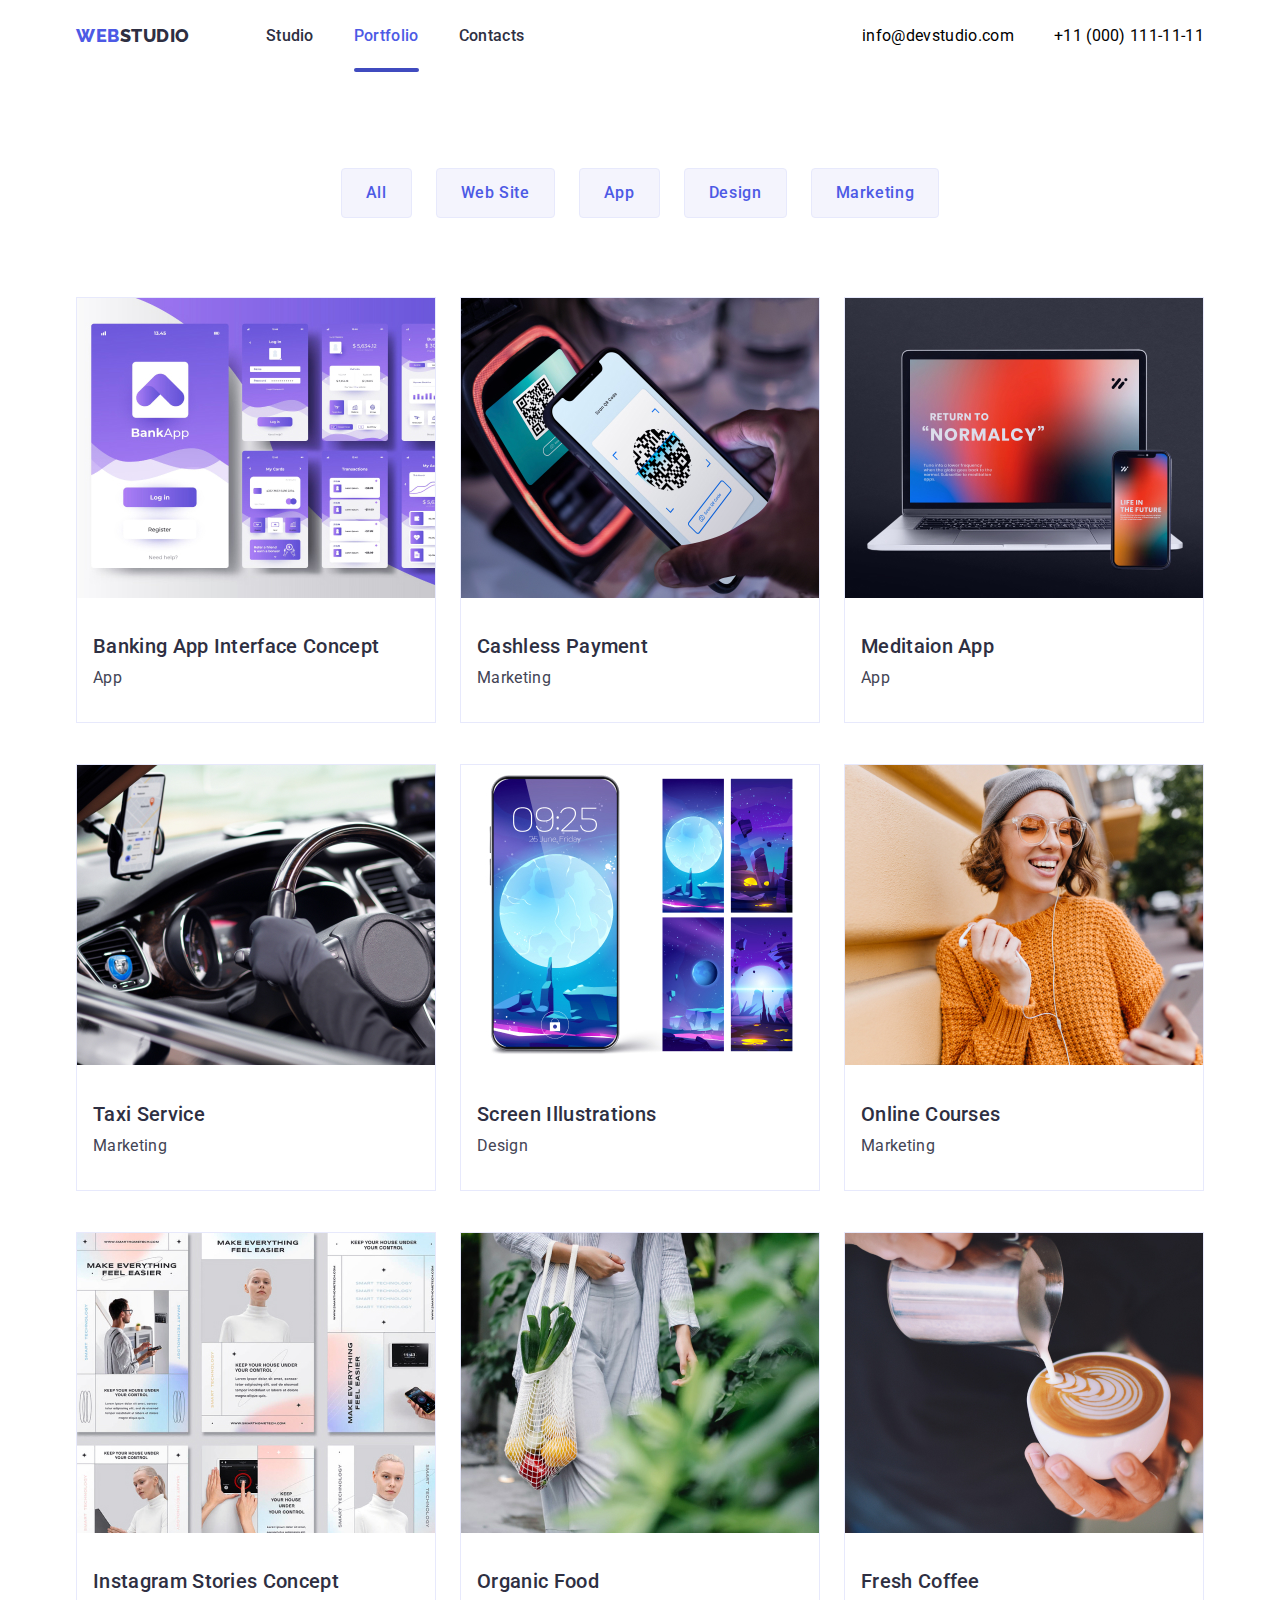
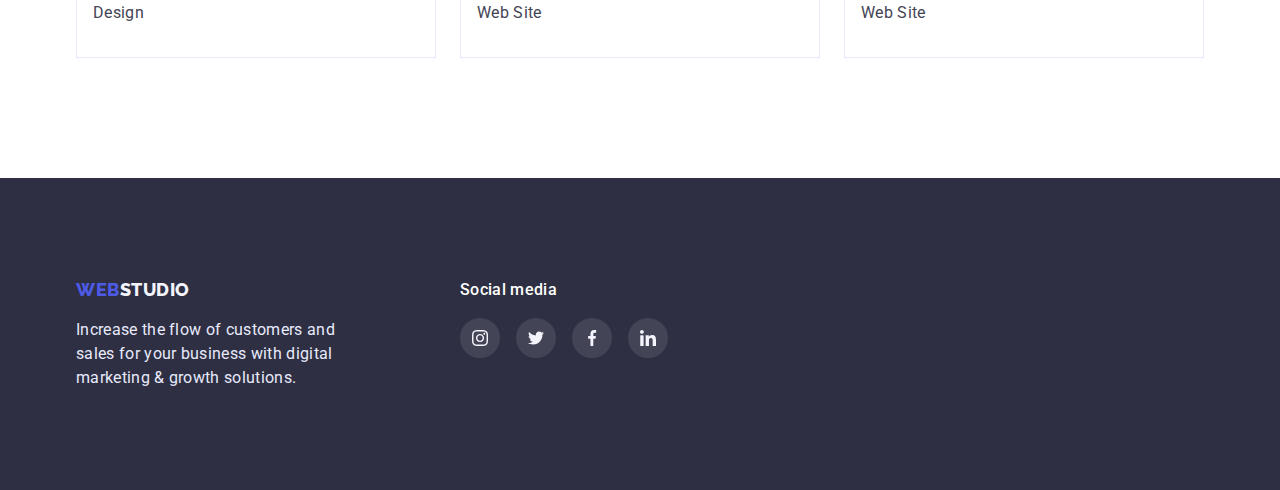
==== portfolio.html @ f35a4bb7 "did HW 5" ====
<!DOCTYPE html>
<html lang="en">
<head>
    <meta charset="UTF-8">
    <meta http-equiv="X-UA-Compatible" content="IE=edge">
    <meta name="viewport" content="width=device-width, initial-scale=1.0">
    <title>Portfolio</title>
    <link rel="preconnect" href="https://fonts.googleapis.com">
    <link rel="preconnect" href="https://fonts.gstatic.com" crossorigin>
    <link href="https://fonts.googleapis.com/css2?family=Raleway:wght@800&family=Roboto:wght@400;500;700&display=swap"
        rel="stylesheet">
    <link rel="stylesheet" href="https://cdnjs.cloudflare.com/ajax/libs/modern-normalize/1.1.0/modern-normalize.min.css">
    <link rel="stylesheet" href="./css/styles.css">
</head>
<body>
    
    <header>
        <div class="container">
            <nav class="navigation main-nav">
                <a href="./index.html" class="logo"><span class="web">Web</span>Studio</a>
                <ul class="site-nav list">
                    <li class="item">
                        <a href="./index.html" class="link">Studio</a>
                    </li>
                    <li class="item">
                        <a href="./portfolio.html" class="link current">Portfolio</a>
                    </li>
                    <li class="item">
                        <a href="" class="link">Contacts</a>
                    </li>
            
                </ul>
            
            <address class="contacts">
                <ul class="list contacts">
                    <li class="item">
                        <a href="mailto:info@devstudio.com" class="link">info@devstudio.com</a>
                    </li>
                    <li class="item">
                        <a href="tel:+110001111111" class="link">+11 (000) 111-11-11</a>
                    </li>
                </ul>
            </address>
            </nav>
        </div>
        
    </header>
   <main>
    <section class="section portfolio">
    <div class="container">
        <ul class="filter list" >
            <li><button type="button" class="button item">All</button></li>
            <li><button type="button" class="button item">Web Site</button></li>
            <li><button type="button" class="button item">App</button></li>
            <li><button type="button" class="button item">Design</button></li>
            <li><button type="button" class="button item">Marketing</button></li>
        </ul>
        
            <ul class="portfolio list">
                <li class="portfolio-item"><a href="" class="link">
                    
                    <div class="portfolio-thumb">
                        <div class="portfolio-overlay"><p class="text">14 Stylish and User-Friendly App Design Concepts
                            · Task Manager App · Calorie Tracker App · Exotic Fruit Ecommerce App ·
                            Cloud Storage App</p></div>
                        
                        <img src="./images/1img.jpg" alt="App" width="360">
                    </div>
                       
                        <div class="portfolio-cont">
                            <h2 class="portfolio title">Banking App Interface Concept</h2>
                            <p class="portfolio text">App</p>
                        </div>
                        
                    
                    </a></li>
                <li class="portfolio-item"><a href="" class="link">
                    <div class="portfolio-thumb">
                        <div class="portfolio-overlay">
                            <p class="text">14 Stylish and User-Friendly App Design Concepts
                                · Task Manager App · Calorie Tracker App · Exotic Fruit Ecommerce App ·
                                Cloud Storage App</p>
                        </div>
                        <img src="./images/2img.jpg" alt="QR code" width="360">
                    </div>
                        <div class="portfolio-cont">
                            <h2 class="portfolio title">Cashless Payment</h2>
                            <p class="portfolio text">Marketing</p>
                        </div>
                        
                    
                    </a></li>
                <li class="portfolio-item"><a href="" class="link">
                    <div class="portfolio-thumb">
                        <div class="portfolio-overlay">
                            <p class="text">14 Stylish and User-Friendly App Design Concepts
                                · Task Manager App · Calorie Tracker App · Exotic Fruit Ecommerce App ·
                                Cloud Storage App</p>
                        </div>
                        
                        
                        <img src="./images/3img.jpg" alt="laptop and smartphone" width="360">
                    </div>
                    
                        <div class="portfolio-cont">
                            <h2 class="portfolio title">Meditaion App</h2>
                            <p class="portfolio text">App</p>
                        </div>
                        
                    
                    </a></li>
                <li class="portfolio-item"><a href="" class="link">
                    <div class="portfolio-thumb">
                        <div class="portfolio-overlay">
                            <p class="text">14 Stylish and User-Friendly App Design Concepts
                                · Task Manager App · Calorie Tracker App · Exotic Fruit Ecommerce App ·
                                Cloud Storage App</p>
                        </div>
                        <img src="./images/4img.jpg" alt="smartphone in taxi" width="360">

                    </div>
                    
                        <div class="portfolio-cont">
                            <h2 class="portfolio title">Taxi Service</h2>
                            <p class="portfolio text">Marketing</p>
                        </div>
                        
                   
                    </a></li>
                <li class="portfolio-item"><a href="" class="link">   
                    <div class="portfolio-thumb">
                        <div class="portfolio-overlay">
                            <p class="text">14 Stylish and User-Friendly App Design Concepts
                                · Task Manager App · Calorie Tracker App · Exotic Fruit Ecommerce App ·
                                Cloud Storage App</p>
                        </div>
                        <img src="./images/5img.jpg" alt="smartphone with screen illustrations" width="360">
                    </div>
                        <div class="portfolio-cont">
                            <h2 class="portfolio title">Screen Illustrations</h2>
                        <p class="portfolio text">Design</p>
                        </div>
                    
                    
                    </a></li>
                <li class="portfolio-item"><a href="" class="link">
                    <div class="portfolio-thumb">
                        <div class="portfolio-overlay">
                            <p class="text">14 Stylish and User-Friendly App Design Concepts
                                · Task Manager App · Calorie Tracker App · Exotic Fruit Ecommerce App ·
                                Cloud Storage App</p>
                        </div>
                        <img src="./images/6img.jpg" alt="online communication" width="360">
                    </div>
                        <div class="portfolio-cont">
                            <h2 class="portfolio title">Online Courses</h2>
                            <p class="portfolio text">Marketing</p>
                        </div>
                        
                    
                    </a></li>
                <li class="portfolio-item"><a href="" class="link">
                    <div class="portfolio-thumb">
                        <div class="portfolio-overlay">
                            <p class="text">14 Stylish and User-Friendly App Design Concepts
                                · Task Manager App · Calorie Tracker App · Exotic Fruit Ecommerce App ·
                                Cloud Storage App</p>
                        </div>
                        
                        <img src="./images/7img.jpg" alt="kind of Instagram stories" width="360">
                    </div>
                        <div class="portfolio-cont">
                            <h2 class="portfolio title">Instagram Stories Concept</h2>
                            <p class="portfolio text">Design</p>
                        </div>
                     
                    
                    </a></li>
                <li class="portfolio-item"><a href="" class="link">
                    <div class="portfolio-thumb">
                        <div class="portfolio-overlay">
                            <p class="text">14 Stylish and User-Friendly App Design Concepts
                                · Task Manager App · Calorie Tracker App · Exotic Fruit Ecommerce App ·
                                Cloud Storage App</p>
                        </div>
                        <img src="./images/8img.jpg" alt="healthy Food" width="360">
                    </div>
                        <div class="portfolio-cont">
                            <h2 class="portfolio title">Organic Food</h2>
                            <p class="portfolio text">Web Site</p>
                        </div>
                        
                    
                    </a></li>
                <li class="portfolio-item"><a href="" class="link">
                    <div class="portfolio-thumb">
                        <div class="portfolio-overlay">
                            <p class="text">14 Stylish and User-Friendly App Design Concepts
                                · Task Manager App · Calorie Tracker App · Exotic Fruit Ecommerce App ·
                                Cloud Storage App</p>
                        </div>
                        <img src="./images/9img.jpg" alt="amazing coffee" width="360">
                    </div>
                        <div class="portfolio-cont">
                            <h2 class="portfolio title">Fresh Coffee</h2>
                            <p class="portfolio text">Web Site</p>
                        </div>
                        
                    
                    </a></li>
            </ul>
        </div>
        
    </section>
   </main>


    
<footer class="footer-logo">
    <div class="container">
        <div class="footer-cont">
            <div class="footer-item">
                <a href="./index.html" class="footer-link"><span class="web">Web</span>Studio</a>
                <p class="footer-text">Increase the flow of customers and sales for your business with digital marketing & growth
                    solutions.</p>
            </div>
            
            <div class="footer-item">
                <h2 class="footer-title">Social media</h2>
                <ul class="footer list">
                    <li class='socmedia-item'>
                        <a href="">
                            <svg class='socmedia-icon'>
                                <use href="./images/sprite.svg#icon-Inst"></use>
                            </svg>
                        </a>
                    </li>
                    <li class='socmedia-item'>
                        <a href="">
                            <svg class='socmedia-icon'>
                                <use href="./images/sprite.svg#icon-Twit"></use>
                            </svg>
                        </a>
                    </li>
                    <li class='socmedia-item'>
                        <a href="">
                            <svg class='socmedia-icon'>
                                <use href="./images/sprite.svg#icon-Face"></use>
                            </svg>
                        </a>
                    </li>
                    <li class='socmedia-item'>
                        <a href="">
                            <svg class='socmedia-icon'>
                                <use href="./images/sprite.svg#icon-LinkedIn"></use>
                            </svg>
                        </a>
                    </li>
                </ul>
            </div>
        </div>
        
    </div>
</footer>





</body>
</html>
---- css/styles.css ----
:root {
    --primary-text-color: #434455;
    --title-text-color: #2E2F42;
    --button-logo-color: #4D5AE5;
    --primary-white-color: #E5E5E5;
    --secondary-bg-color: #F4F4FD;
    --timing-function: cubic-bezier(0.4, 0, 0.2, 1);
}



body {

    font-family: Roboto, sans-serif;
    letter-spacing: 0.02em;



}

h1,
h2,
h3,
h4,
h5,
h6,
p {
    margin-bottom: 0;
    margin-top: 0;

}


/* logo */

.logo {
    color: var(--title-text-color);
    font-family: Raleway, sans-serif;
    letter-spacing: 0.03em;
    font-weight: 800;
    font-size: 18px;
    line-height: 1.3;
    text-decoration: none;
    text-transform: uppercase;
}




.logo .web {
    color: var(--button-logo-color);
}




/* footer */

.footer-link {
    color: var(--title-text-color);
    font-family: Raleway, sans-serif;
    text-decoration: none;
}

.footer-logo .web {
    color: var(--button-logo-color);
}


.footer-logo {
    background-color: var(--title-text-color);
}

.footer-logo .container {
    padding-top: 100px;
    padding-bottom: 100px;
}

.footer-cont {
    display: flex;
}



.footer-link {
    letter-spacing: 0.03em;
    font-weight: 800;
    font-size: 18px;
    line-height: 1.3;
    text-decoration: none;
    text-transform: uppercase;


    color: var(--secondary-bg-color)
}

.footer-text {
    font-weight: 400;
    font-size: 16px;
    line-height: 1.5;
    color: #E7E9FC;

    max-height: 310px;
    width: 264px;

    margin-top: 16px;
}

.footer-title {
    font-style: normal;
    font-weight: 500;
    font-size: 16px;
    line-height: calc(24/16);
    color: #fff;
}

.footer-item {
    margin-right: 120px;

}

.footer-item:last-child {
    margin-right: 0;
}

.footer.list {
    display: flex;
    gap: 16px;
    margin-top: 16px;
}

/* socmedia */

.socmedia-item {
    width: 40px;
    height: 40px;
    border-radius: 50%;
}

.socmedia-icon {
    width: 40px;
    height: 40px;
    fill: rgba(255, 255, 255, 0.1);
    transition: fill 250ms var(--timing-function);
}

.socmedia-icon:hover {
    fill: #31D0AA;

}


/* socmedia */



/* nav */



.main-nav {
    display: flex;
    align-items: center;

}

/* list */

.list {
    list-style: none;
    padding: 0;
    margin: 0;
}



/* list */



.site-nav {
    display: flex;
    margin-left: 76px;
    position: relative;
}




.site-nav .item:not(:last-child) {
    margin-right: 40px;
}



.site-nav .link {
    display: block;
    padding-top: 24px;
    padding-bottom: 24px;


    font-weight: 500;
    font-size: 16px;
    line-height: 1.5;
    text-decoration: none;
    position:relative;

    transition: color 250ms var(--timing-function);






    color: var(--title-text-color)
}

.site-nav .link.current {
    color: var(--button-logo-color);


}

.link.current::after {
    content: '';
    display: block;
    position: absolute;
    width: 100%;
    height: 4px;
    background-color: #404BBF;
    bottom: 0;
    left: 0;
    border-radius: 4px;
}



.site-nav .link:hover,
.site-nav .link:focus {
    color: var(--button-logo-color);
}

.contacts .link:hover,
.contacts .link:focus {
    color: var(--button-logo-color)
}

/* Contacts */

.contacts {
    margin-left: auto
}

.contacts .link {
    color: var(---primary-text-color);
    font-weight: 400;
    font-size: 16px;
    line-height: 1.5;
    text-decoration: none;
    font-style: normal;

    padding-bottom: 24px;
    padding-top: 24px;

    transition: color 250ms var(--timing-function);
}

.contacts>.list {
    display: flex;
}

.contacts .item:not(:last-child) {
    margin-right: 40px;
}

/* Contacts */

/* nav */

/* header */





/* sections */

.section {
    padding-bottom: 120px;
    ;
}

.section-title {
    color: var(--title-text-color);

    margin-bottom: 72px;

    font-style: normal;
    font-weight: 700;
    font-size: 36px;
    line-height: 1.1;
    text-align: center;
}

.section .title {
    font-weight: 500;
    font-size: 20px;
    Line-height: 1.2;
}

/* hero */
.hero-title {
    font-size: 56px;
    line-height: 1.07;
    width: 494px;

    margin-left: auto;
    margin-right: auto;
    padding-top: 188px;
    margin-bottom: 50px;

    color: #ffffff;

}

.hero-cont {
    padding-bottom: 188px;

}

.section.no-padding {
    padding-top: 0;
    padding-bottom: 0;
}


.hero {
    margin-left: auto;
    margin-right: auto;

    background-image: linear-gradient(to right,
            rgba(46, 47, 66, 0.7),
            rgba(46, 47, 66, 0.7)),
        url(../images/people-office.jpg);
    text-align: center;
    max-width: 1440px;
    height: 600px;
}



                    /* modal */

.backdrop {
    position: fixed;
    top: 0;
    left: 0;

    width: 100%;
    height: 100%; 
    background-color: rgba(46, 47, 66, 0.4);

    transition: opacity 250ms var(--timing-function);
}

.backdrop.is-hidden {
    opacity: 0;
    pointer-events: none;
}

.backdrop.is-hidden .modal {
    transform: translate(-50%, -50%) scale(1.1);
}

.modal-icon {
    position: absolute;
    right: 24px;
    top: 24px;

    background-image: url(/images/close.svg);
    width: 24px;
    height: 24px;

    background-repeat: no-repeat;
    background-size: contain;
    fill: none;
    border: none;
    border-radius: 50%;
    
    
}

.modal {
    position: absolute;
    left: 50%;
    top: 50%;
    transform: translate(-50%, -50%) scale(1);

    width: 408px;
    height: 576px;
    background-color: #fff;

    transition: transform 500ms var(--timing-function);

    
}
                    /* modal */


                    /* options */

.options .list {
    display: flex;
    justify-content: center;
}

.item {
    margin-right: 24px;
}



.icon-cont {
    height: 112px;
    width: 264px;
    margin-bottom: 8px;
    background-color: var(--secondary-bg-color);
    padding: 24px 100px;

}




.options .icon {

    width: 64px;
    height: 64px;


}





.options .title {
    color: var(--title-text-color);
    margin-bottom: 8px;
}

.options .options-text {
    font-size: 16px;
    line-height: 1.5;
    margin-top: 0;
    margin-bottom: 0;
}



.section.options {
    padding-top: 120px;
    padding-bottom: 120px;

}

.options .hidden-title {
    visibility: hidden;
}

            /* options */

            /* skills */

.skills {
    display: flex;
}

.item {
    margin-right: 24px;
}

.item:last-child {
    margin-right: 0;
}


/* skills */

/* team */
.team-title {
    font-weight: 500;
    font-size: 20px;
    line-height: 1.2;

    margin-bottom: 8px;

    color: var(--title-text-color)
}

.section.team {
    padding-top: 120px;
    padding-bottom: 120px;
    background-color: var(--secondary-bg-color);

}

.team-cont {
    text-align: center;
    padding: 32px 16px;
}

.team.list {
    display: flex
}

.team.list .item {
    margin-right: 24px;
    box-shadow: 0px 1px 6px rgba(46, 47, 66, 0.08), 0px 1px 1px rgba(46, 47, 66, 0.16), 0px 2px 1px rgba(46, 47, 66, 0.08);
    border-radius: 0px 0px 4px 4px;

}

.team.list>.item:last-child {
    margin-right: 0;
}

.team .text {
    font-weight: 400;
    font-size: 16px;
    line-height: 1.5;

}

/* button */

.hero .button {
    color: #ffffff;

    background-color: var(--button-logo-color);


    box-shadow: 0px 4px 4px rgba(0, 0, 0, 0.15);
    padding: 16px 32px;

}






.button {
    cursor: pointer;
    letter-spacing: 0.04em;
    font-family: inherit;
    font-weight: 500;
    font-size: 16px;
    line-height: 1.5;

    border-radius: 4px;
    text-align: center;
    border: 1px solid transparent;
}

.list .button {


    color: var(--button-logo-color);
    background-color: var(--secondary-bg-color);
    border-color: #E7E9FC;
    padding: 12px 24px;

    transition: background-color 250ms var(--timing-function),
                color 250ms var(--timing-function),
                box-shadow 250ms var(--timing-function);


}

.list .button:hover,
.list .button:focus {

    background-color: #404BBF;
    color: #ffffff;
    box-shadow: 0px 3px 1px rgba(0, 0, 0, 0.1), 0px 2px 1px rgba(0, 0, 0, 0.08), 0px 2px 2px rgba(0, 0, 0, 0.12);
}




/* portfolio */


.text {
    font-weight: 400;
    font-size: 16px;
    line-height: 1.5;

    color: var(--primary-text-color);
}

.portfolio .link {
    text-decoration: none;
}


.container {
    width: 1158px;
    margin: auto;
    padding-left: 15px;
    padding-right: 15px;

}



.portfolio-overlay .text {
    color: var(--secondary-bg-color);
    opacity: 0;
    transition: opacity 250ms var(--timing-function) ;
}
.portfolio-item:hover .portfolio-overlay .text {
opacity: 1;
}


.portfolio-thumb{
    position: relative;
    overflow: hidden;
}

.portfolio-overlay{
    position: absolute;
    display: block;
    content: '';
    top: 0;
    left: 0;

    color: var(--secondary-bg-color);
    background-color: #4D5AE5;

    width: 100%;
    height: 100%;
    padding: 40px 32px 164px;

    opacity: 0;
     transition: opacity 250ms var(--timing-function) ,
    transform 250ms var(--timing-function) ;
    transform: translateY(100%)

}

.portfolio-item:hover .portfolio-overlay{
    opacity: 1;
    transform: translateY(0) 

}

.portfolio-overlay {
    position: absolute;
    


}


.section.portfolio {
    padding-bottom: 120px;
    padding-top: 96px;
}

.portfolio {
    display: flex;
    flex-wrap: wrap;
}

.portfolio-item {
    width: calc((100% - 48px) / 3);

    margin-right: 24px;
    margin-bottom: 41px;
    border: 1px solid #E7E9FC;
    transition: box-shadow 250ms var(--timing-function),
            border 250ms var(--timing-function);

}



.portfolio.text {
    margin-top: 8px;

}

.portfolio-item:nth-child(3n) {
    margin-right: 0;
}

.portfolio-item:nth-last-child(-n + 3) {
    margin-bottom: 0;

}

.portfolio-cont {
    padding-left: 16px;
    padding-top: 32px;
    padding-bottom: 32px;


}

.portfolio-item:nth-child(3n) {
    margin-right: 0;


}

.portfolio-item:hover {
    box-shadow: 0px 1px 6px rgba(46, 47, 66, 0.08), 0px 1px 1px rgba(46, 47, 66, 0.16), 0px 2px 1px rgba(46, 47, 66, 0.08);
    border: 0.5px solid var(--secondary-bg-color);
}

.portfolio.title {

    color: var(--title-text-color)
}

/* portfolio */


/* filter */

.filter {
    display: flex;
    justify-content: center;
    gap: 24px;
    margin-bottom: 79px;

}

/* filter */

/* Customers */

.section.customers {
    padding-top: 130px;
    padding-bottom: 120px;

}

.customers.list {
    display: flex;
    gap: 24px;

}

.customers-link {
    display: block;
    border: 1px solid #8E8F99;
    border-radius: 4px;

    transition: border 250ms var(--timing-function) ;
}

.customers-link:hover {
    border:1px solid #404BBF;

}

.customers-icon {
    width: 168px;
    height: 88px;
    padding: 16px 32px;
    fill: #8E8F99;

    transition: fill 250ms var(--timing-function);
}

.customers-icon:hover,
.customers-icon:focus {
    fill: #404BBF;

}

/* Customers */


/* social */
.list.social {
    display: inline-flex;
    gap: 24px;
    margin-top: 8px;
}

.social-item {
    width: 40px;
    height: 40px;
}

.social-icon {
    width: 40px;
    height: 40px;
    border-radius: 50%;

    fill: var(--button-logo-color);

    transition: fill 250ms var(--timing-function);
}

.social-icon:hover {
    fill: #404BBF;
}

/* social */
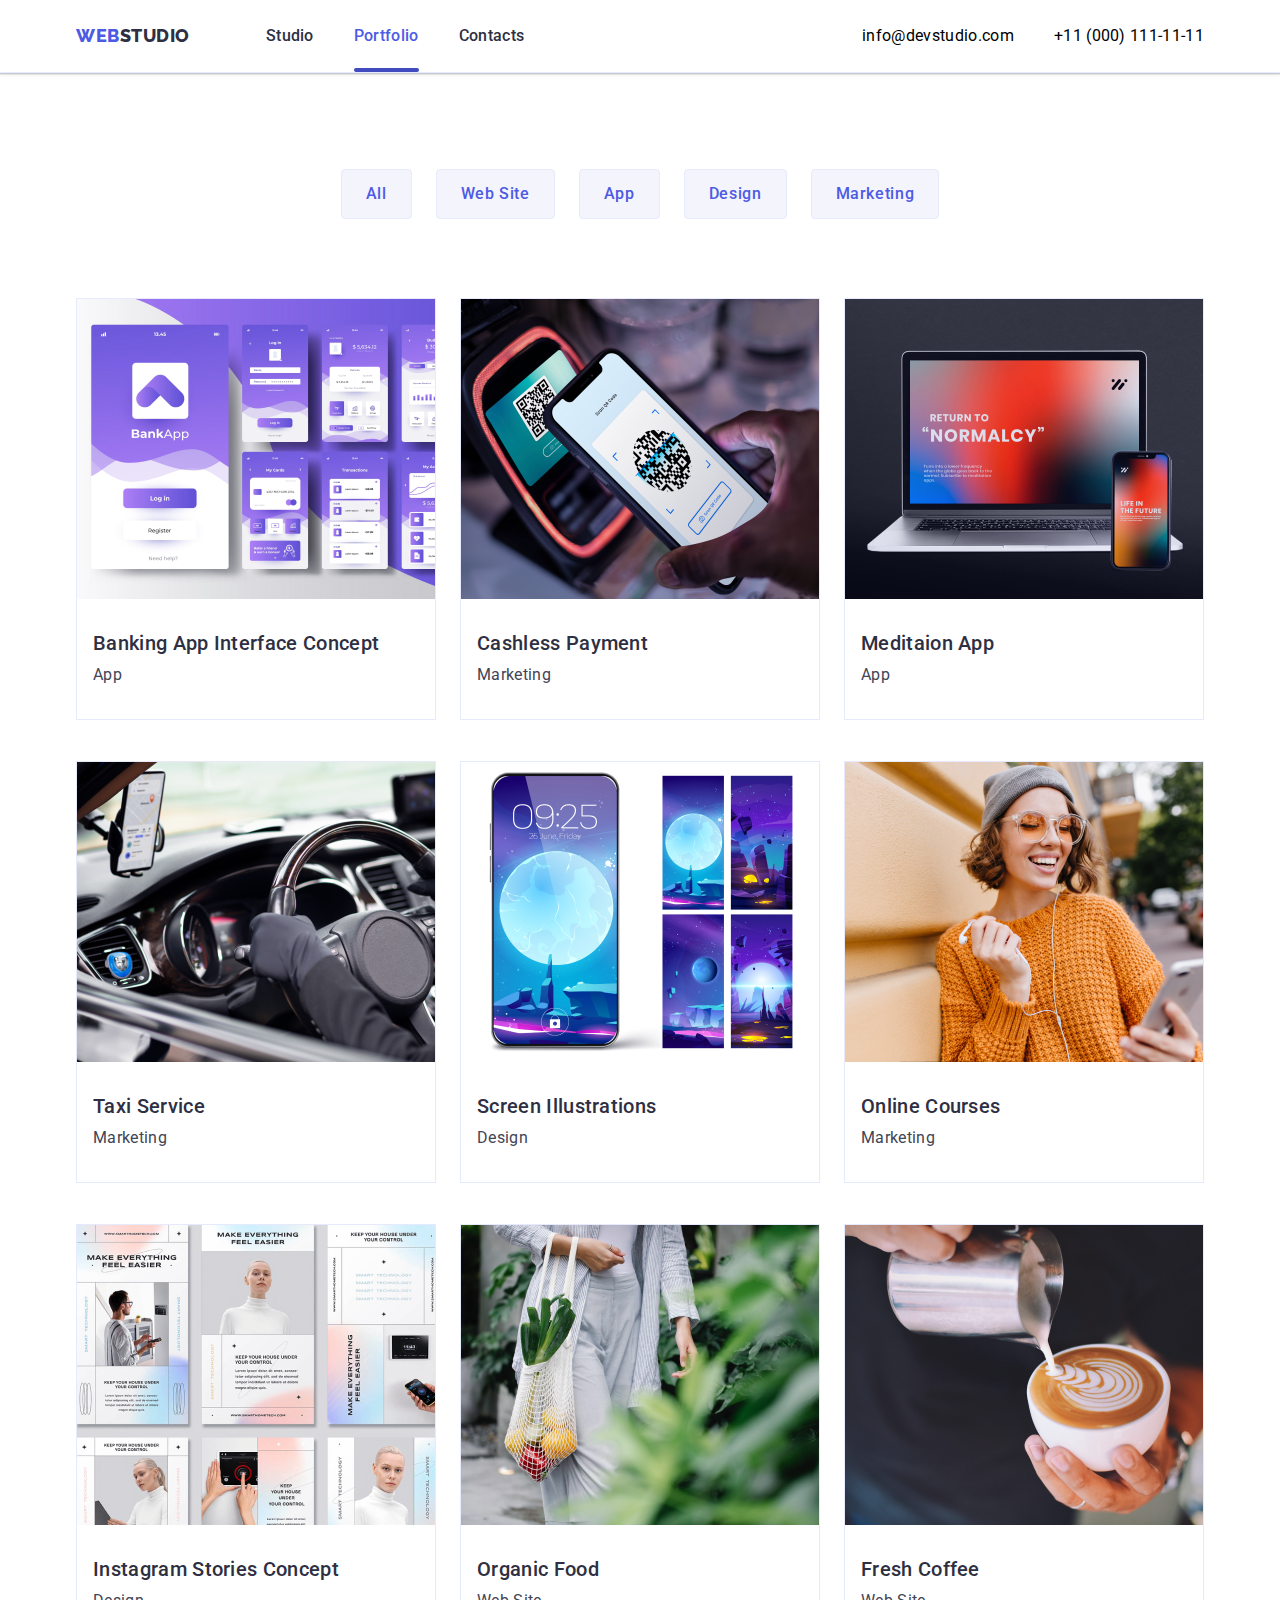
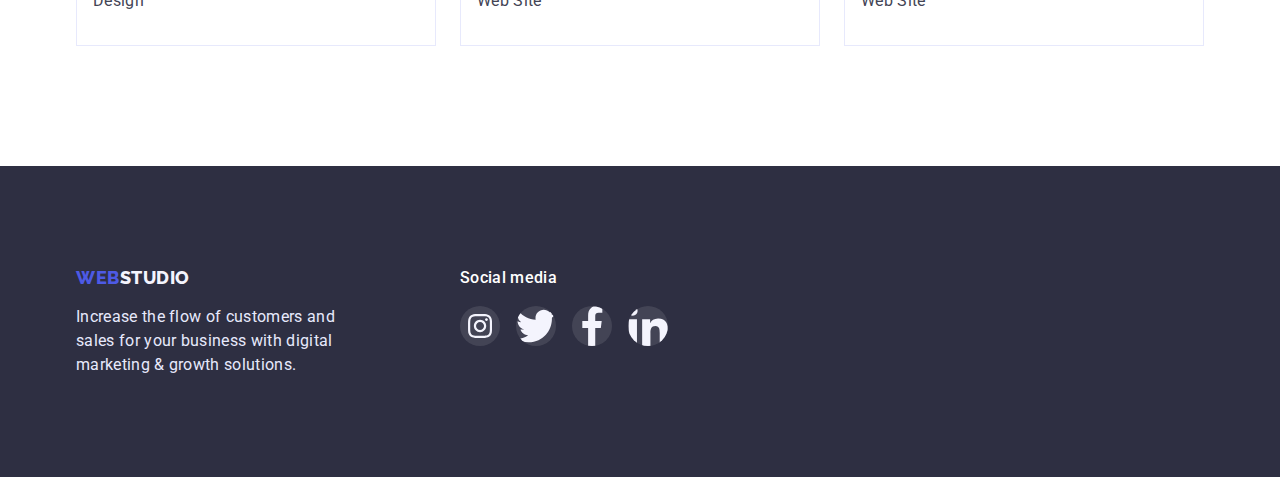
==== commit 50071cd0: "repair HW 5" ====
--- a/portfolio.html
+++ b/portfolio.html
@@ -14,7 +14,7 @@
 </head>
 <body>
     
-    <header>
+    <header class="page-header">
         <div class="container">
             <nav class="navigation main-nav">
                 <a href="./index.html" class="logo"><span class="web">Web</span>Studio</a>
@@ -229,8 +229,8 @@
                 <h2 class="footer-title">Social media</h2>
                 <ul class="footer list">
                     <li class='socmedia-item'>
-                        <a href="">
-                            <svg class='socmedia-icon'>
+                        <a href=""  class='socmedia-icon'>
+                            <svg class="icon">
                                 <use href="./images/sprite.svg#icon-Inst"></use>
                             </svg>
                         </a>
--- a/css/styles.css
+++ b/css/styles.css
@@ -30,6 +30,9 @@
 
 }
 
+img {
+    display: block;
+}
 
 /* logo */
 
@@ -138,14 +141,25 @@
 }
 
 .socmedia-icon {
+    display: flex;
+    justify-content: center;
+    align-items: center;
+
     width: 40px;
     height: 40px;
-    fill: rgba(255, 255, 255, 0.1);
-    transition: fill 250ms var(--timing-function);
+    border-radius: 50%;
+    background-color: rgba(255, 255, 255, 0.1);
+    transition: background-color 250ms var(--timing-function);
+}
+
+.socmedia-icon > .icon {
+    width: 24px;
+    height: 24px;
+    
 }
 
 .socmedia-icon:hover {
-    fill: #31D0AA;
+    background-color: #31D0AA;
 
 }
 
@@ -279,7 +293,10 @@
 
 /* header */
 
-
+.page-header {
+    border-bottom: 1px solid #E7E9FC;
+        box-shadow: 0px 2px 1px rgba(46, 47, 66, 0.08), 0px 1px 1px rgba(46, 47, 66, 0.16), 0px 1px 6px rgba(46, 47, 66, 0.08);
+}
 
 
 
@@ -370,6 +387,7 @@
 
 .backdrop.is-hidden .modal {
     transform: translate(-50%, -50%) scale(1.1);
+    
 }
 
 .modal-icon {
@@ -377,17 +395,35 @@
     right: 24px;
     top: 24px;
 
-    background-image: url(/images/close.svg);
+    display: flex;
+    justify-content: center;
+    align-items: center;
+
     width: 24px;
     height: 24px;
-
-    background-repeat: no-repeat;
-    background-size: contain;
-    fill: none;
-    border: none;
+    border: 1px solid rgba(0, 0, 0, 0.1);
+    background-color: #E7E9FC;
     border-radius: 50%;
-    
-    
+
+    transition: background-color 250ms var(--timing-function);
+
+}
+
+.modal-icon:hover,
+.modal-icon:focus {
+    background-color: #404BBF;
+}
+.modal-icon:hover > .icon,
+.modal-icon:focus > .icon {
+    fill: #fff;
+}
+
+.modal-icon > .icon {
+    width: 8px;
+    height: 8px;
+
+    transition: fill 250ms var(--timing-function);
+
 }
 
 .modal {
@@ -399,6 +435,7 @@
     width: 408px;
     height: 576px;
     background-color: #fff;
+    border-radius: 4px;
 
     transition: transform 500ms var(--timing-function);
 
@@ -625,6 +662,7 @@
 }
 
 
+
 .portfolio-thumb{
     position: relative;
     overflow: hidden;
@@ -764,7 +802,7 @@
 }
 
 .customers-link:hover {
-    border:1px solid #404BBF;
+    border: 1px solid #404BBF;
 
 }
 
@@ -777,9 +815,10 @@
     transition: fill 250ms var(--timing-function);
 }
 
-.customers-icon:hover,
-.customers-icon:focus {
+.customers-link:hover .customers-icon,
+.customers-link:focus .customers-icon {
     fill: #404BBF;
+    
 
 }
 
@@ -799,17 +838,33 @@
 }
 
 .social-icon {
+    
+
+    display: flex;
+    justify-content: center;
+    align-items: center;
+
     width: 40px;
     height: 40px;
     border-radius: 50%;
 
-    fill: var(--button-logo-color);
-
-    transition: fill 250ms var(--timing-function);
+    background-color: var(--button-logo-color);
+    
+
+    transition: background-color 250ms var(--timing-function);
+}
+
+.social-icon > .icon {
+    
+
+
+    width: 16px;
+    height: 16px;
+    fill: #fff;
 }
 
 .social-icon:hover {
-    fill: #404BBF;
+    background-color: #404BBF;
 }
 
 /* social */
